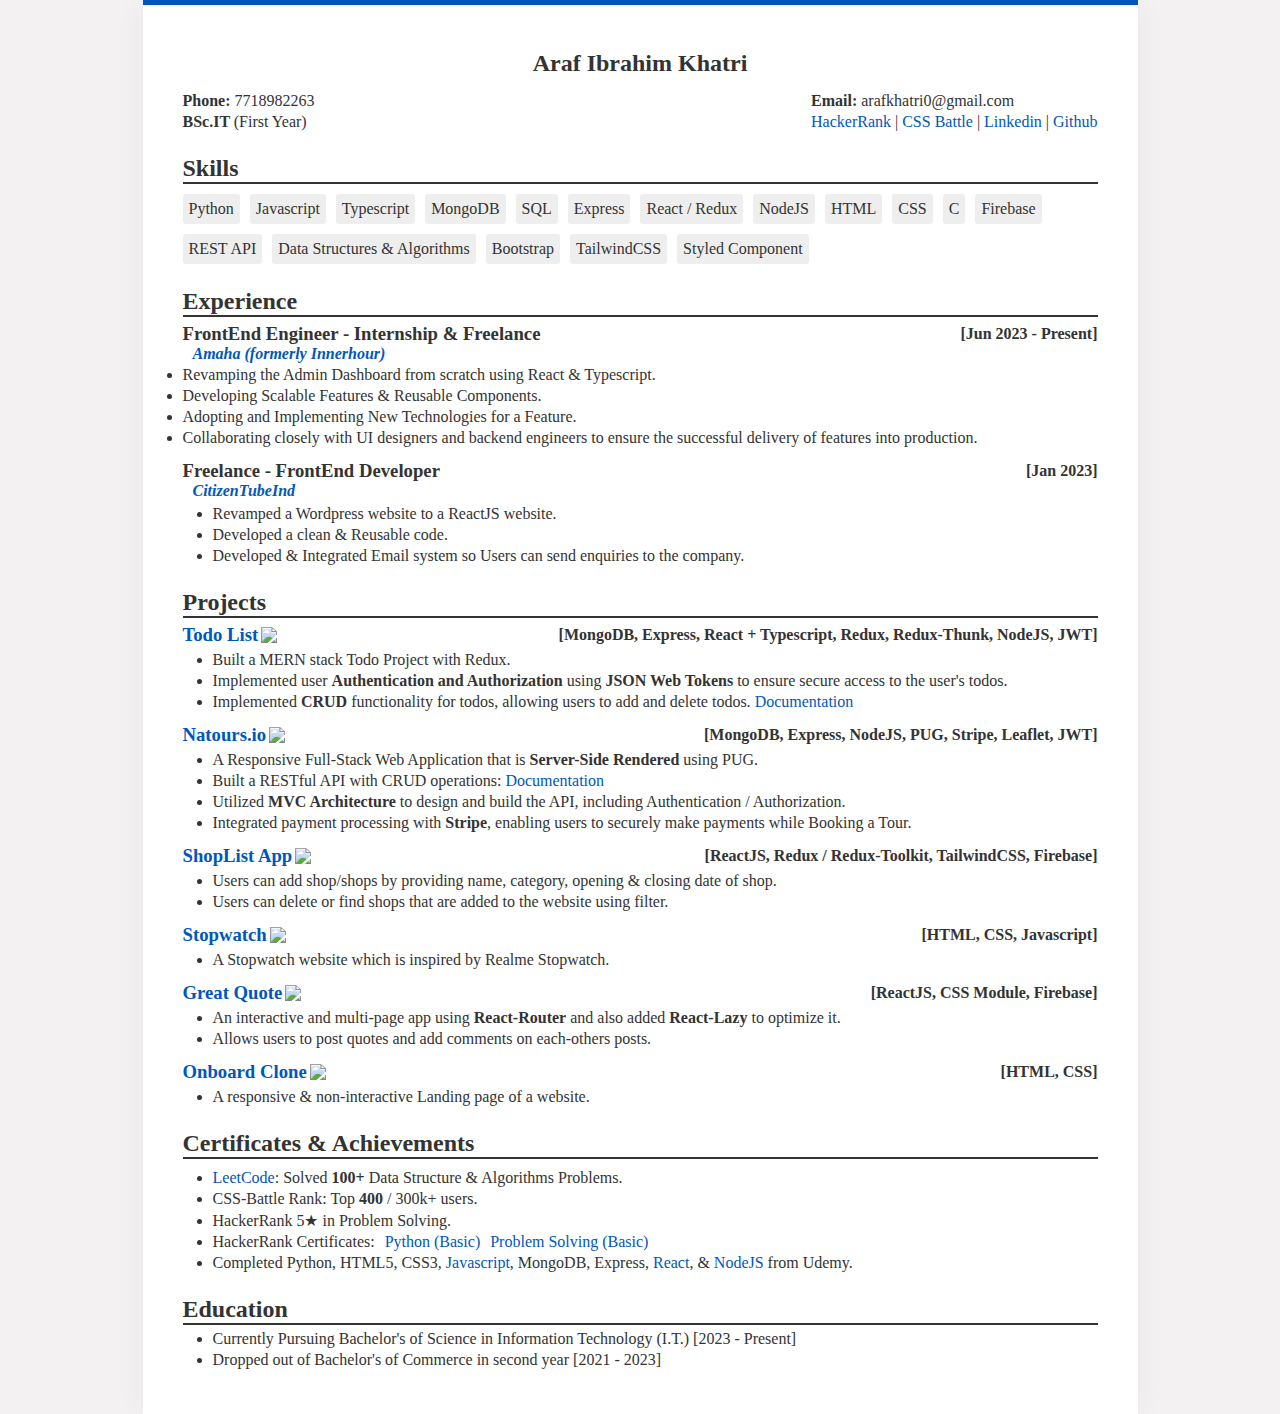
==== index.html @ 066927a6 "UPDATE: Add clear description on Amaha Experience - Add new Skill: Styled components" ====
<!DOCTYPE html>
<html lang="en">
  <head>
    <meta charset="UTF-8" />
    <meta http-equiv="X-UA-Compatible" content="IE=edge" />
    <meta name="viewport" content="width=device-width, initial-scale=1.0" />
    <link rel="stylesheet" href="style.css" />
    <title>Araf Khatri Resume</title>
  </head>
  <body>
    <div id="paper">
      <div id="intro">
        <h2 id="name">Araf Ibrahim Khatri</h2>
        <div class="flex main">
          <div class="flex col">
            <h4>Phone: <span>7718982263</span></h4>
            <h4>BSc.IT <span>(First Year)</span></h4>
          </div>
          <div class="flex col">
            <h4>Email: <span>arafkhatri0@gmail.com</span></h4>
            <span>
              <a href="https://www.hackerrank.com/akplayz01" target="_blank"
                >HackerRank</a
              >
              <span>|</span>
              <a href="https://cssbattle.dev/player/araf_k" target="_blank"
                >CSS Battle</a
              >
              <span>|</span>
              <a
                href="https://www.linkedin.com/in/araf-khatri-9819851b4/"
                target="_blank"
                >Linkedin</a
              >
              <span>|</span>
              <a href="https://github.com/Araf-Khatri" target="_blank"
                >Github</a
              >
            </span>
          </div>
        </div>
      </div>

      <div id="skills" class="section">
        <h2>Skills</h2>
        <div class="flex">
          <div><span>Python</span></div>
          <div><span>Javascript</span></div>
          <div><span>Typescript</span></div>
          <div><span>MongoDB</span></div>
          <div><span>SQL</span></div>
          <div><span>Express</span></div>
          <div><span>React / Redux</span></div>
          <div><span>NodeJS</span></div>
          <div><span>HTML</span></div>
          <div><span>CSS</span></div>
          <div><span>C</span></div>
          <div><span>Firebase</span></div>
          <div><span>REST API</span></div>
          <div><span>Data Structures & Algorithms</span></div>
          <div><span>Bootstrap</span></div>
          <div><span>TailwindCSS</span></div>
          <div><span>Styled Component</span></div>
        </div>
      </div>

      <div id="Experience" class="section">
        <h2>Experience</h2>

        <!-- <div class="experience project">
          <div class="experience-flex">
            <h3>FrontEnd Engineer</h3>
            <h4>[Sept 2023 - Present]</h4>
          </div>
          <h4><i> Amaha (formerly Innerhour) </i></h4>
          <ul>
            <li>Revamping Admin Dashboard from Angular v1 to React.</li>
            <li>
              Using Typescript, Metronic-v8 & Bootstrap from scratch to build
              Frontend Admin Interface.
            </li>
            <li>Working Closely with Designer & Backend Team.</li>
          </ul>
        </div> -->

        <div class="experience project">
          <div class="experience-flex">
            <h3>FrontEnd Engineer - Internship & Freelance</h3>
            <h4>[Jun 2023 - Present]</h4>
          </div>
          <h4><i> Amaha (formerly Innerhour) </i></h4>
            <li>Revamping the Admin Dashboard from scratch using React & Typescript.</li>
            <li>Developing Scalable Features & Reusable Components.</li>
            <li>Adopting and Implementing New Technologies for a Feature.</li>
            <li>
              Collaborating closely with UI designers and backend engineers to ensure the successful delivery of features into production.

            </li>
          </ul>
        </div>

        <div class="experience project">
          <div class="experience-flex">
            <h3>Freelance - FrontEnd Developer</h3>
            <h4>[Jan 2023]</h4>
          </div>
          <h4><i> CitizenTubeInd </i></h4>
          <ul>
            <li>Revamped a Wordpress website to a ReactJS website.</li>
            <li>Developed a clean & Reusable code.</li>
            <li>
              Developed & Integrated Email system so Users can send enquiries to
              the company.
            </li>
          </ul>
        </div>
      </div>

      <div id="projects" class="section">
        <h2>Projects</h2>

        <div class="project">
          <h3 class="name">
            <a target="_blank" href="https://todo-list-araf.netlify.app/">
              <div class="flex center">
                <p>Todo List</p>
                <img class="svg" src="link.svg" />
                <p class="stack">
                  [MongoDB, Express, React + Typescript, Redux, Redux-Thunk,
                  NodeJS, JWT]
                </p>
              </div></a
            >
          </h3>
          <ul>
            <li>Built a MERN stack Todo Project with Redux.</li>
            <li>
              Implemented user
              <span class="bold"> Authentication and Authorization </span>
              using
              <span class="bold"> JSON Web Tokens </span>
              to ensure secure access to the user's todos.
            </li>
            <li>
              Implemented <span class="bold">CRUD</span> functionality for
              todos, allowing users to add and delete todos.
              <a
                href="https://documenter.getpostman.com/view/23240552/2s93m7VLpb"
                target="_blank"
                >Documentation</a
              >
            </li>
          </ul>
        </div>

        <div class="project">
          <h3 class="name">
            <a target="_blank" href="https://natours-gwhk.onrender.com/">
              <div class="flex center">
                <p>Natours.io</p>
                <img class="svg" src="link.svg" />
                <p class="stack">
                  [MongoDB, Express, NodeJS, PUG, Stripe, Leaflet, JWT]
                </p>
              </div></a
            >
          </h3>
          <ul>
            <li>
              A Responsive Full-Stack Web Application that is
              <span class="bold">Server-Side Rendered</span> using PUG.
            </li>
            <li>
              Built a RESTful API with CRUD operations:
              <a
                href="https://documenter.getpostman.com/view/23240552/2s8YzXvfuB"
                target="_blank"
                >Documentation</a
              >
            </li>
            <!-- <li>Every Tour has a Tourists & Guides.</li> -->
            <li>
              Utilized <span class="bold">MVC Architecture</span> to design and
              build the API, including Authentication / Authorization.
            </li>
            <li>
              Integrated payment processing with
              <span class="bold">Stripe</span>, enabling users to securely make
              payments while Booking a Tour.
            </li>
          </ul>
        </div>
        <div class="project">
          <h3 class="name">
            <a target="_blank" href="https://shoplist-app-araf.netlify.app/">
              <div class="flex center">
                <p>ShopList App</p>
                <img class="svg" src="link.svg" />
                <p class="stack">
                  [ReactJS, Redux / Redux-Toolkit, TailwindCSS, Firebase]
                </p>
              </div></a
            >
          </h3>
          <ul>
            <!-- <li>
              Built a Full-stack website using
              <span class="bold">ReactJS</span>,
              <span class="bold">Redux</span>,
              <span class="bold">TailwindCSS</span> &
              <span class="bold">Firebase</span>.
            </li> -->
            <li>
              Users can add shop/shops by providing name, category, opening &
              closing date of shop.
            </li>
            <li>
              Users can delete or find shops that are added to the website using
              filter.
            </li>
          </ul>
        </div>

        <div class="project">
          <h3 class="name">
            <a href="https://stopwatchbyaraf.netlify.app/" target="_blank">
              <div class="flex center">
                <p>Stopwatch</p>
                <img class="svg" src="link.svg" />
                <p class="stack">[HTML, CSS, Javascript]</p>
              </div>
            </a>
          </h3>
          <ul>
            <li>A Stopwatch website which is inspired by Realme Stopwatch.</li>
            <!-- <li>
              Built using
              <span class="bold"> HTML </span>
              ,
              <span class="bold"> CSS </span>&
              <span class="bold"> Javascript</span>.
            </li> -->
          </ul>
        </div>
        <div class="project">
          <h3 class="name">
            <a
              href="https://great-quote-app-by-araf.netlify.app/"
              target="_blank"
            >
              <div class="flex center">
                <p>Great Quote</p>
                <img class="svg" src="link.svg" />
                <p class="stack">[ReactJS, CSS Module, Firebase]</p>
              </div>
            </a>
          </h3>

          <ul>
            <!-- <li>
              A Full-Stack Web app using <span class="bold">ReactJS</span> &
              <span class="bold">Firebase</span>.
            </li> -->
            <li>
              An interactive and multi-page app using
              <span class="bold">React-Router</span> and also added
              <span class="bold">React-Lazy</span> to optimize it.
            </li>
            <li>
              Allows users to post quotes and add comments on each-others posts.
            </li>
          </ul>
        </div>

        <div class="project">
          <h3 class="name">
            <a
              target="_blank"
              href="https://onboard-clone-by-araf.netlify.app/"
            >
              <div class="flex center">
                <p>Onboard Clone</p>
                <img class="svg" src="link.svg" />
                <p class="stack">[HTML, CSS]</p>
              </div>
            </a>
          </h3>
          <ul>
            <li>A responsive & non-interactive Landing page of a website.</li>
          </ul>
        </div>
      </div>

      <div class="certificates-achievements section">
        <h2>Certificates & Achievements</h2>
        <ul class="all">
          <li class="css-battle">
            <a href="https://leetcode.com/Araf_k/" target="_blank">LeetCode</a>:
            Solved <span class="bold">100+</span> Data Structure & Algorithms
            Problems.
          </li>
          <li class="css-battle">
            CSS-Battle Rank: Top <span class="bold">400</span> / 300k+ users.
          </li>
          <li class="hackerrank">HackerRank 5&starf; in Problem Solving.</li>
          <li class="hackerrank">
            <div>
              <p>HackerRank Certificates:</p>
              <a
                target="_blank"
                href="https://www.hackerrank.com/certificates/e7f0792cf3dd"
                >Python (Basic)</a
              >
              <a
                target="_blank"
                href="https://www.hackerrank.com/certificates/c767620ffe92"
                >Problem Solving (Basic)</a
              >
            </div>
          </li>
          <li>
            Completed Python, HTML5, CSS3,
            <a
              href="https://www.udemy.com/certificate/UC-e68d511c-c6fd-4b01-83a7-afcfb51ff2a8/"
              target="_blank"
              >Javascript</a
            >, MongoDB, Express,
            <a
              href="https://www.udemy.com/certificate/UC-60b3edb5-8682-48be-b90e-171e9b18ae49/"
              target="_blank"
              >React</a
            >, &
            <a
              href="https://www.udemy.com/certificate/UC-768c34e1-c207-4238-9ecf-59c640f23056/"
              target="_blank"
              >NodeJS</a
            >
            from Udemy.
          </li>
        </ul>
      </div>

      <div class="Education section">
        <h2>Education</h2>
        <ul>
          <li>
            Currently Pursuing Bachelor's of Science in Information Technology
            (I.T.) [2023 - Present]
          </li>
          <li>
            Dropped out of Bachelor's of Commerce in second year [2021 - 2023]
          </li>
        </ul>
      </div>
    </div>
  </body>
</html>
---- style.css ----
:root {
  --ResumeLinks:#0057bb;
  --skillsBG: #eee;
}

* {
  margin: 0;
}

html {
  font-size: 62.5%;
}

body {
  /* font-family: sans-serif; */
  /* border-top: 5px solid var(--ResumeLinks); */
  height: 100vh;
  color: #333;
  display: grid;
  place-items: center;
  background: #f3f1f1;
  font-size: 1.6rem;
}
a, 
a:active,
a:hover,
a:link,
a:visited,i {
  text-decoration: none;
  color: var(--ResumeLinks);
}


.bold {
  font-weight: 600;
}

h2 {
  border-bottom: 2px solid;
  /* text-decoration: underline; */
  /* border-bottom: 1px solid ; */
}
.stack {
  color: #333;
  margin-left: auto;
  font-size: 1.6rem;
}
#paper {
  border-top: 5px solid var(--ResumeLinks);
  /* font-size: 16px; */
  width: 995px;
  /* height: 100%; */
  /* height: 100vh; */
  /* aspect-ratio: 1/ 1.4142; */
  background: #fff;
  box-shadow: 0px 0px 30px rgba(0, 0, 0, 0.048);
  padding: 45px 40px;
  box-sizing: border-box;
  /* overflow-y: scroll; */
  /* overflow: hidden; */
}

#name {
  text-align: center;
  border: none;
  text-decoration: none;
}

.experience h4 {
  padding-left: 10px;
}

.experience-flex {
  display: flex;
  align-items: center;
  justify-content: space-between;
}

.flex {
  display: flex;
}
.center {
  align-items: center;
  gap: 3px;
}

.flex.main {
  margin-top: 15px;
  justify-content: space-between;
}

.col {
  flex-direction: column;
  gap: 3px;
}

span {
  font-weight: 400;
}

.section {
  margin-top: 2.4rem;
  width: 100%;
}

#skills .flex {
  margin-top: 1rem;
  gap: 1rem;
  /* justify-content: space-around; */
  flex-wrap: wrap;
}

#skills .flex div {
  padding: 6px;
  border-radius: 3px;
  background: var(--skillsBG);
}

.project {
  margin-top: 6px;
  margin-bottom: 1.3rem;
}
ul {
  margin: 2px 0 0 10px;
  padding-inline-start: 20px;
  /* text-indent: 5px; */
}
ul li:first-child {
  margin-top: 5px;
}

.all {
  margin-top: 1rem;
}
li {
  margin-top: 3px;
}

.hackerrank div {
  display: flex;
  gap: 1rem;
}

/* scrollbar width */
::-webkit-scrollbar {
  width: 0px;
}
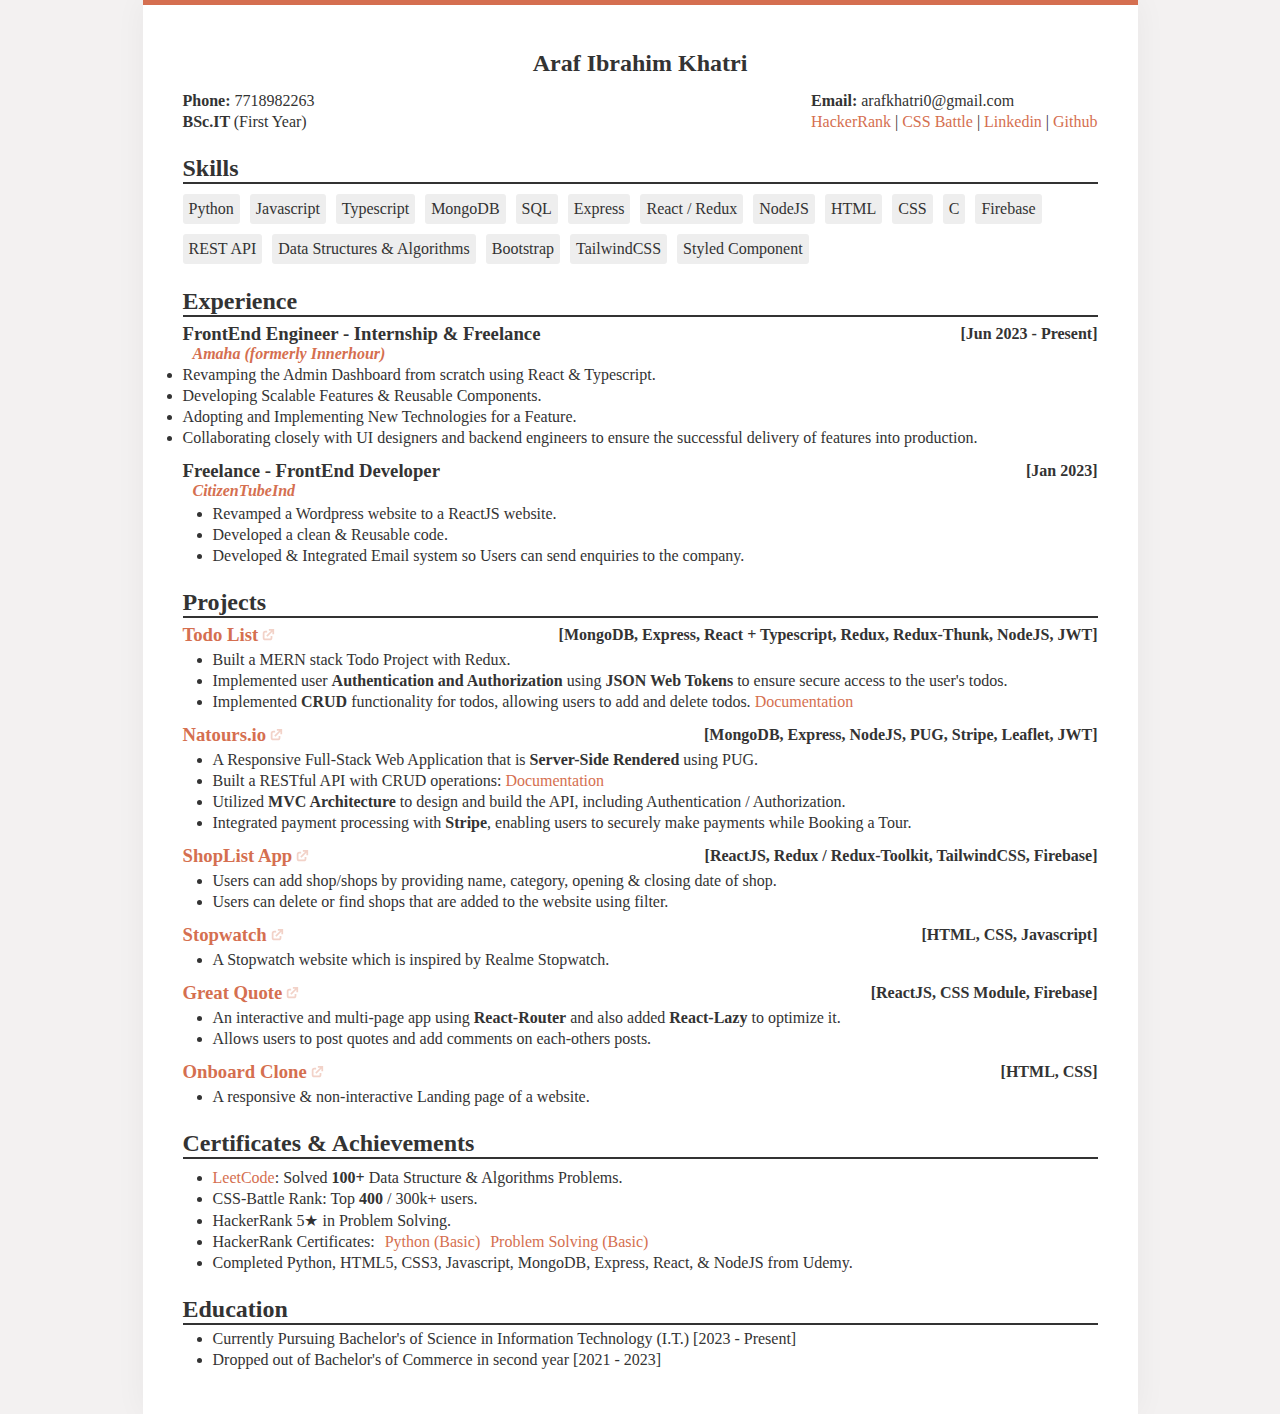
==== commit e65a9fdf: "remove links and added new primary color on resume" ====
--- a/index.html
+++ b/index.html
@@ -319,23 +319,7 @@
             </div>
           </li>
           <li>
-            Completed Python, HTML5, CSS3,
-            <a
-              href="https://www.udemy.com/certificate/UC-e68d511c-c6fd-4b01-83a7-afcfb51ff2a8/"
-              target="_blank"
-              >Javascript</a
-            >, MongoDB, Express,
-            <a
-              href="https://www.udemy.com/certificate/UC-60b3edb5-8682-48be-b90e-171e9b18ae49/"
-              target="_blank"
-              >React</a
-            >, &
-            <a
-              href="https://www.udemy.com/certificate/UC-768c34e1-c207-4238-9ecf-59c640f23056/"
-              target="_blank"
-              >NodeJS</a
-            >
-            from Udemy.
+            Completed Python, HTML5, CSS3, Javascript, MongoDB, Express, React, & NodeJS from Udemy.
           </li>
         </ul>
       </div>
--- a/style.css
+++ b/style.css
@@ -1,5 +1,5 @@
 :root {
-  --ResumeLinks:#0057bb;
+  --ResumeLinks:#d56f50;
   --skillsBG: #eee;
 }
 
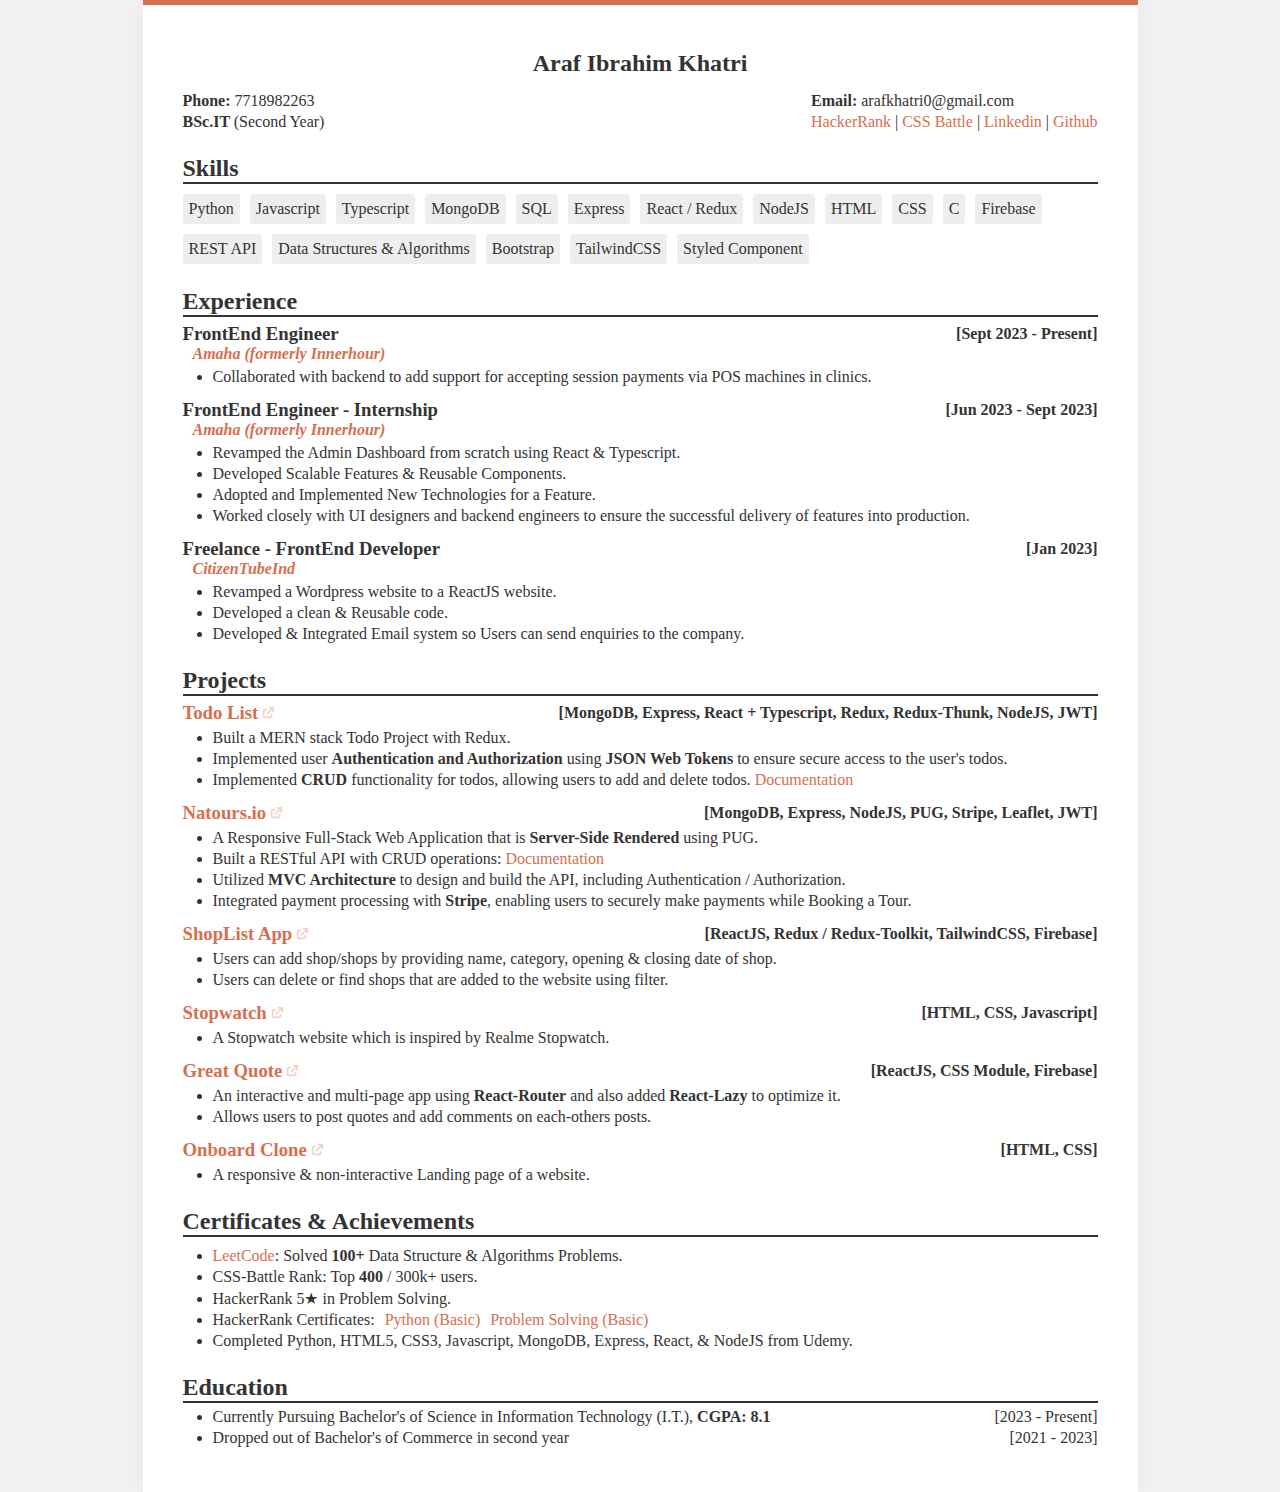
==== commit 09e50ac6: "create new experience entry" ====
--- a/index.html
+++ b/index.html
@@ -14,7 +14,7 @@
         <div class="flex main">
           <div class="flex col">
             <h4>Phone: <span>7718982263</span></h4>
-            <h4>BSc.IT <span>(First Year)</span></h4>
+            <h4>BSc.IT <span>(Second Year)</span></h4>
           </div>
           <div class="flex col">
             <h4>Email: <span>arafkhatri0@gmail.com</span></h4>
@@ -85,16 +85,34 @@
 
         <div class="experience project">
           <div class="experience-flex">
-            <h3>FrontEnd Engineer - Internship & Freelance</h3>
-            <h4>[Jun 2023 - Present]</h4>
+            <h3>FrontEnd Engineer</h3>
+            <h4>[Sept 2023 - Present]</h4>
           </div>
           <h4><i> Amaha (formerly Innerhour) </i></h4>
-            <li>Revamping the Admin Dashboard from scratch using React & Typescript.</li>
-            <li>Developing Scalable Features & Reusable Components.</li>
-            <li>Adopting and Implementing New Technologies for a Feature.</li>
-            <li>
-              Collaborating closely with UI designers and backend engineers to ensure the successful delivery of features into production.
-
+          <ul>
+            <li>
+              Collaborated with backend to add support for accepting
+              session payments via POS machines in clinics.
+            </li>
+          </ul>
+        </div>
+
+        <div class="experience project">
+          <div class="experience-flex">
+            <h3>FrontEnd Engineer - Internship</h3>
+            <h4>[Jun 2023 - Sept 2023]</h4>
+          </div>
+          <h4><i> Amaha (formerly Innerhour) </i></h4>
+          <ul>
+            <li>
+              Revamped the Admin Dashboard from scratch using React &
+              Typescript.
+            </li>
+            <li>Developed Scalable Features & Reusable Components.</li>
+            <li>Adopted and Implemented New Technologies for a Feature.</li>
+            <li>
+              Worked closely with UI designers and backend engineers to ensure
+              the successful delivery of features into production.
             </li>
           </ul>
         </div>
@@ -319,7 +337,8 @@
             </div>
           </li>
           <li>
-            Completed Python, HTML5, CSS3, Javascript, MongoDB, Express, React, & NodeJS from Udemy.
+            Completed Python, HTML5, CSS3, Javascript, MongoDB, Express, React,
+            & NodeJS from Udemy.
           </li>
         </ul>
       </div>
@@ -328,11 +347,21 @@
         <h2>Education</h2>
         <ul>
           <li>
-            Currently Pursuing Bachelor's of Science in Information Technology
-            (I.T.) [2023 - Present]
+            <div class="education-section">
+              <span>
+                Currently Pursuing Bachelor's of Science in Information
+                Technology (I.T.), <b>CGPA: 8.1</b>
+              </span>
+              <span> [2023 - Present] </span>
+            </div>
           </li>
           <li>
-            Dropped out of Bachelor's of Commerce in second year [2021 - 2023]
+            <div class="education-section">
+              <span>
+                Dropped out of Bachelor's of Commerce in second year
+              </span>
+              <span> [2021 - 2023] </span>
+            </div>
           </li>
         </ul>
       </div>
--- a/style.css
+++ b/style.css
@@ -1,5 +1,5 @@
 :root {
-  --ResumeLinks:#d56f50;
+  --ResumeLinks: #d56f50;
   --skillsBG: #eee;
 }
 
@@ -21,15 +21,15 @@
   background: #f3f1f1;
   font-size: 1.6rem;
 }
-a, 
+a,
 a:active,
 a:hover,
 a:link,
-a:visited,i {
+a:visited,
+i {
   text-decoration: none;
   color: var(--ResumeLinks);
 }
-
 
 .bold {
   font-weight: 600;
@@ -141,7 +141,17 @@
   gap: 1rem;
 }
 
+.education-section {
+  display: flex;
+  justify-content: space-between;
+  align-items: center;
+}
+
+.education span {
+  display: block;
+}
+
 /* scrollbar width */
 ::-webkit-scrollbar {
   width: 0px;
-}+}
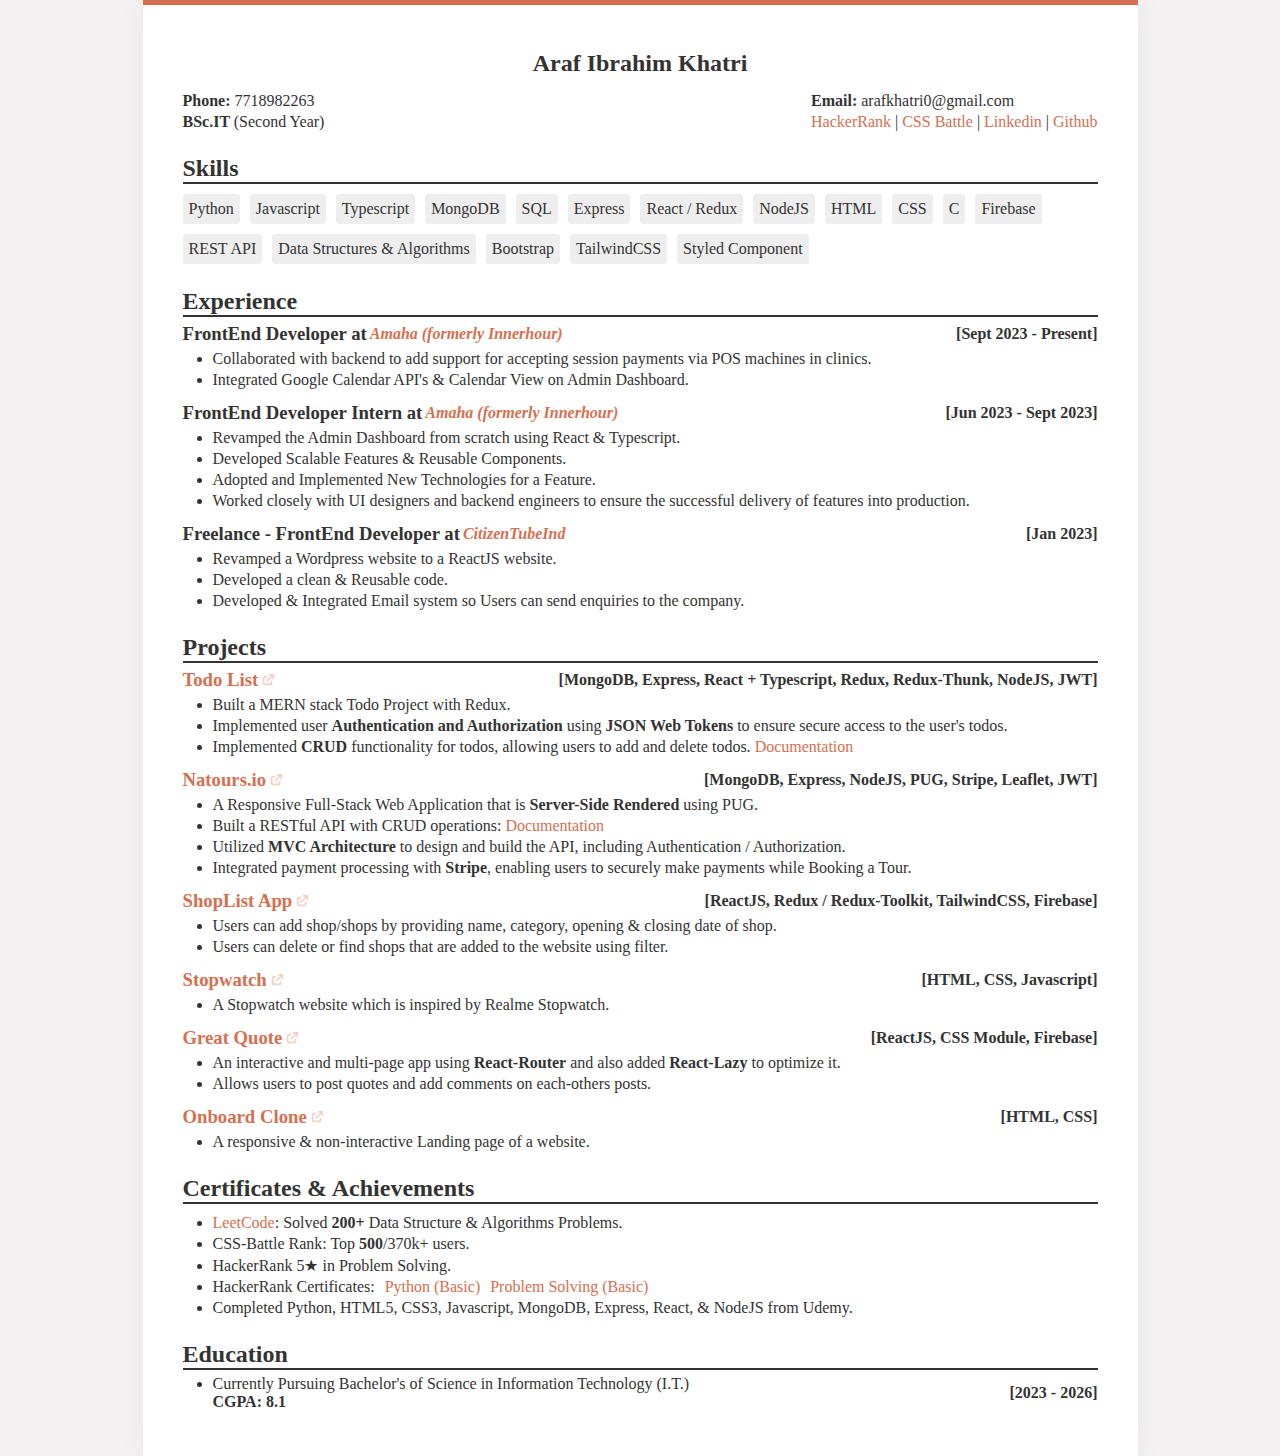
==== commit ea4644b9: "update resume" ====
--- a/index.html
+++ b/index.html
@@ -85,24 +85,32 @@
 
         <div class="experience project">
           <div class="experience-flex">
-            <h3>FrontEnd Engineer</h3>
+            <div class="flex center gap-3px">
+              <h3>FrontEnd Developer at</h3>
+              <h4><i> Amaha (formerly Innerhour) </i></h4>
+            </div>
             <h4>[Sept 2023 - Present]</h4>
           </div>
-          <h4><i> Amaha (formerly Innerhour) </i></h4>
-          <ul>
-            <li>
-              Collaborated with backend to add support for accepting
-              session payments via POS machines in clinics.
+          <ul>
+            <li>
+              Collaborated with backend to add support for accepting session
+              payments via POS machines in clinics.
+            </li>
+            <li>
+              Integrated Google Calendar API's & Calendar View on Admin
+              Dashboard.
             </li>
           </ul>
         </div>
 
         <div class="experience project">
           <div class="experience-flex">
-            <h3>FrontEnd Engineer - Internship</h3>
+            <div class="flex center gap-3px">
+              <h3>FrontEnd Developer Intern at</h3>
+              <h4><i> Amaha (formerly Innerhour) </i></h4>
+            </div>
             <h4>[Jun 2023 - Sept 2023]</h4>
           </div>
-          <h4><i> Amaha (formerly Innerhour) </i></h4>
           <ul>
             <li>
               Revamped the Admin Dashboard from scratch using React &
@@ -119,10 +127,12 @@
 
         <div class="experience project">
           <div class="experience-flex">
-            <h3>Freelance - FrontEnd Developer</h3>
+            <div class="flex center gap-3px">
+              <h3>Freelance - FrontEnd Developer at</h3>
+              <h4><i> CitizenTubeInd </i></h4>
+            </div>
             <h4>[Jan 2023]</h4>
           </div>
-          <h4><i> CitizenTubeInd </i></h4>
           <ul>
             <li>Revamped a Wordpress website to a ReactJS website.</li>
             <li>Developed a clean & Reusable code.</li>
@@ -140,7 +150,7 @@
         <div class="project">
           <h3 class="name">
             <a target="_blank" href="https://todo-list-araf.netlify.app/">
-              <div class="flex center">
+              <div class="flex center gap-3px">
                 <p>Todo List</p>
                 <img class="svg" src="link.svg" />
                 <p class="stack">
@@ -174,7 +184,7 @@
         <div class="project">
           <h3 class="name">
             <a target="_blank" href="https://natours-gwhk.onrender.com/">
-              <div class="flex center">
+              <div class="flex center gap-3px">
                 <p>Natours.io</p>
                 <img class="svg" src="link.svg" />
                 <p class="stack">
@@ -211,7 +221,7 @@
         <div class="project">
           <h3 class="name">
             <a target="_blank" href="https://shoplist-app-araf.netlify.app/">
-              <div class="flex center">
+              <div class="flex center gap-3px">
                 <p>ShopList App</p>
                 <img class="svg" src="link.svg" />
                 <p class="stack">
@@ -242,7 +252,7 @@
         <div class="project">
           <h3 class="name">
             <a href="https://stopwatchbyaraf.netlify.app/" target="_blank">
-              <div class="flex center">
+              <div class="flex center gap-3px">
                 <p>Stopwatch</p>
                 <img class="svg" src="link.svg" />
                 <p class="stack">[HTML, CSS, Javascript]</p>
@@ -266,7 +276,7 @@
               href="https://great-quote-app-by-araf.netlify.app/"
               target="_blank"
             >
-              <div class="flex center">
+              <div class="flex center gap-3px">
                 <p>Great Quote</p>
                 <img class="svg" src="link.svg" />
                 <p class="stack">[ReactJS, CSS Module, Firebase]</p>
@@ -296,7 +306,7 @@
               target="_blank"
               href="https://onboard-clone-by-araf.netlify.app/"
             >
-              <div class="flex center">
+              <div class="flex center gap-3px">
                 <p>Onboard Clone</p>
                 <img class="svg" src="link.svg" />
                 <p class="stack">[HTML, CSS]</p>
@@ -314,11 +324,11 @@
         <ul class="all">
           <li class="css-battle">
             <a href="https://leetcode.com/Araf_k/" target="_blank">LeetCode</a>:
-            Solved <span class="bold">100+</span> Data Structure & Algorithms
+            Solved <span class="bold">200+</span> Data Structure & Algorithms
             Problems.
           </li>
           <li class="css-battle">
-            CSS-Battle Rank: Top <span class="bold">400</span> / 300k+ users.
+            CSS-Battle Rank: Top <span class="bold">500</span>/370k+ users.
           </li>
           <li class="hackerrank">HackerRank 5&starf; in Problem Solving.</li>
           <li class="hackerrank">
@@ -350,17 +360,10 @@
             <div class="education-section">
               <span>
                 Currently Pursuing Bachelor's of Science in Information
-                Technology (I.T.), <b>CGPA: 8.1</b>
+                Technology (I.T.)
+                <h4>CGPA: 8.1</h4>
               </span>
-              <span> [2023 - Present] </span>
-            </div>
-          </li>
-          <li>
-            <div class="education-section">
-              <span>
-                Dropped out of Bachelor's of Commerce in second year
-              </span>
-              <span> [2021 - 2023] </span>
+              <span><b> [2023 - 2026] </b> </span>
             </div>
           </li>
         </ul>
--- a/style.css
+++ b/style.css
@@ -66,10 +66,6 @@
   text-decoration: none;
 }
 
-.experience h4 {
-  padding-left: 10px;
-}
-
 .experience-flex {
   display: flex;
   align-items: center;
@@ -79,8 +75,11 @@
 .flex {
   display: flex;
 }
+
 .center {
   align-items: center;
+}
+.gap-3px {
   gap: 3px;
 }
 
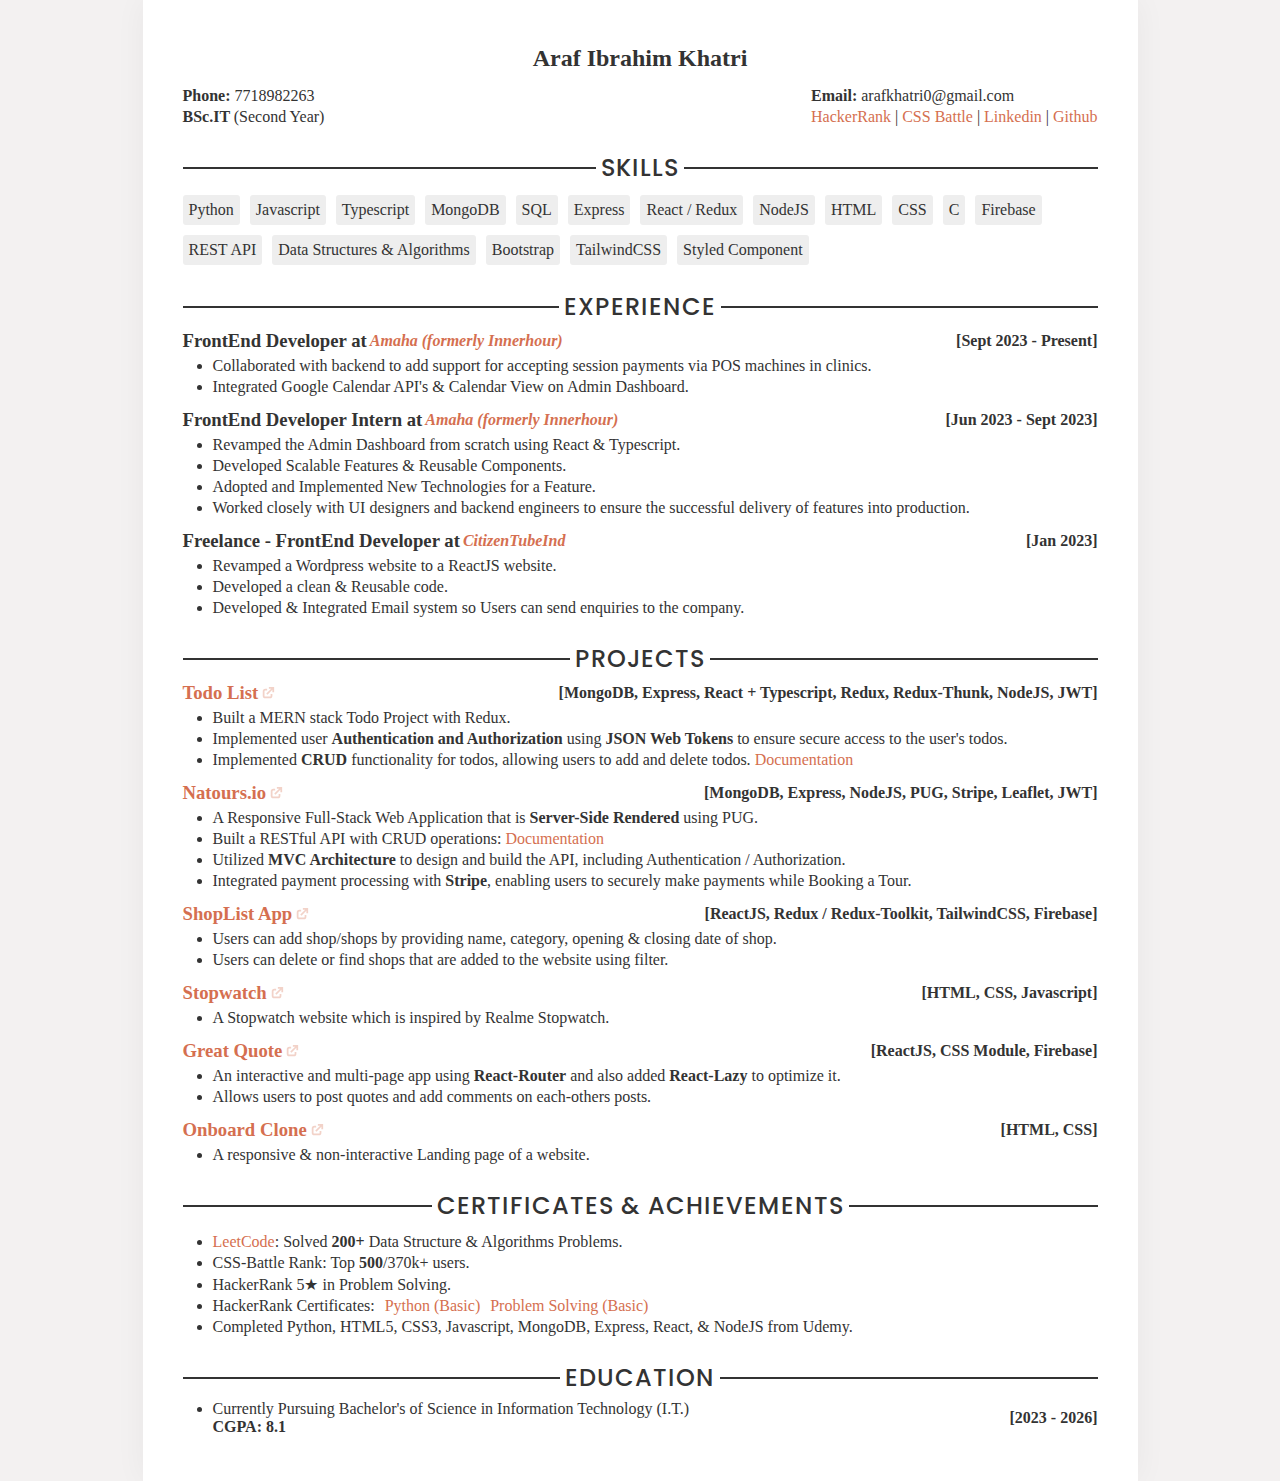
==== commit 20a5e2a0: "new heading ui" ====
--- a/index.html
+++ b/index.html
@@ -4,6 +4,12 @@
     <meta charset="UTF-8" />
     <meta http-equiv="X-UA-Compatible" content="IE=edge" />
     <meta name="viewport" content="width=device-width, initial-scale=1.0" />
+    <link rel="preconnect" href="https://fonts.googleapis.com" />
+    <link rel="preconnect" href="https://fonts.gstatic.com" crossorigin />
+    <link
+      href="https://fonts.googleapis.com/css2?family=Poppins:ital,wght@0,100;0,200;0,300;0,400;0,500;0,600;0,700;0,800;0,900;1,100;1,200;1,300;1,400;1,500;1,600;1,700;1,800;1,900&display=swap"
+      rel="stylesheet"
+    />
     <link rel="stylesheet" href="style.css" />
     <title>Araf Khatri Resume</title>
   </head>
@@ -40,9 +46,12 @@
           </div>
         </div>
       </div>
-
       <div id="skills" class="section">
-        <h2>Skills</h2>
+        <div class="section-heading-section">
+          <div class="section-separator"></div>
+          <p class="section-heading">Skills</p>
+          <div class="section-separator"></div>
+        </div>
         <div class="flex">
           <div><span>Python</span></div>
           <div><span>Javascript</span></div>
@@ -65,7 +74,11 @@
       </div>
 
       <div id="Experience" class="section">
-        <h2>Experience</h2>
+        <div class="section-heading-section">
+          <div class="section-separator"></div>
+          <p class="section-heading">Experience</p>
+          <div class="section-separator"></div>
+        </div>
 
         <!-- <div class="experience project">
           <div class="experience-flex">
@@ -145,7 +158,11 @@
       </div>
 
       <div id="projects" class="section">
-        <h2>Projects</h2>
+        <div class="section-heading-section">
+          <div class="section-separator"></div>
+          <p class="section-heading">Projects</p>
+          <div class="section-separator"></div>
+        </div>
 
         <div class="project">
           <h3 class="name">
@@ -320,7 +337,12 @@
       </div>
 
       <div class="certificates-achievements section">
-        <h2>Certificates & Achievements</h2>
+        <div class="section-heading-section">
+          <div class="section-separator"></div>
+          <p class="section-heading">Certificates & Achievements</p>
+          <div class="section-separator"></div>
+        </div>
+
         <ul class="all">
           <li class="css-battle">
             <a href="https://leetcode.com/Araf_k/" target="_blank">LeetCode</a>:
@@ -354,7 +376,11 @@
       </div>
 
       <div class="Education section">
-        <h2>Education</h2>
+        <div class="section-heading-section">
+          <div class="section-separator"></div>
+          <p class="section-heading">Education</p>
+          <div class="section-separator"></div>
+        </div>
         <ul>
           <li>
             <div class="education-section">
--- a/style.css
+++ b/style.css
@@ -36,17 +36,39 @@
 }
 
 h2 {
-  border-bottom: 2px solid;
+  /* border-bottom: 2px solid; */
   /* text-decoration: underline; */
   /* border-bottom: 1px solid ; */
 }
+
+.section-heading-section {
+  display: flex;
+  gap: 0.5rem;
+  align-items: center;
+}
+
+.section-heading-section .section-heading {
+  font-family: "Poppins", sans-serif;
+  text-transform: uppercase;
+  font-size: 2.4rem;
+  font-weight: 500;
+  letter-spacing: 1px;
+  text-wrap: nowrap;
+}
+
+.section-separator {
+  width: 100%;
+  height: 2px;
+  background-color: #333;
+}
+
 .stack {
   color: #333;
   margin-left: auto;
   font-size: 1.6rem;
 }
 #paper {
-  border-top: 5px solid var(--ResumeLinks);
+  /* border-top: 5px solid var(--ResumeLinks); */
   /* font-size: 16px; */
   width: 995px;
   /* height: 100%; */
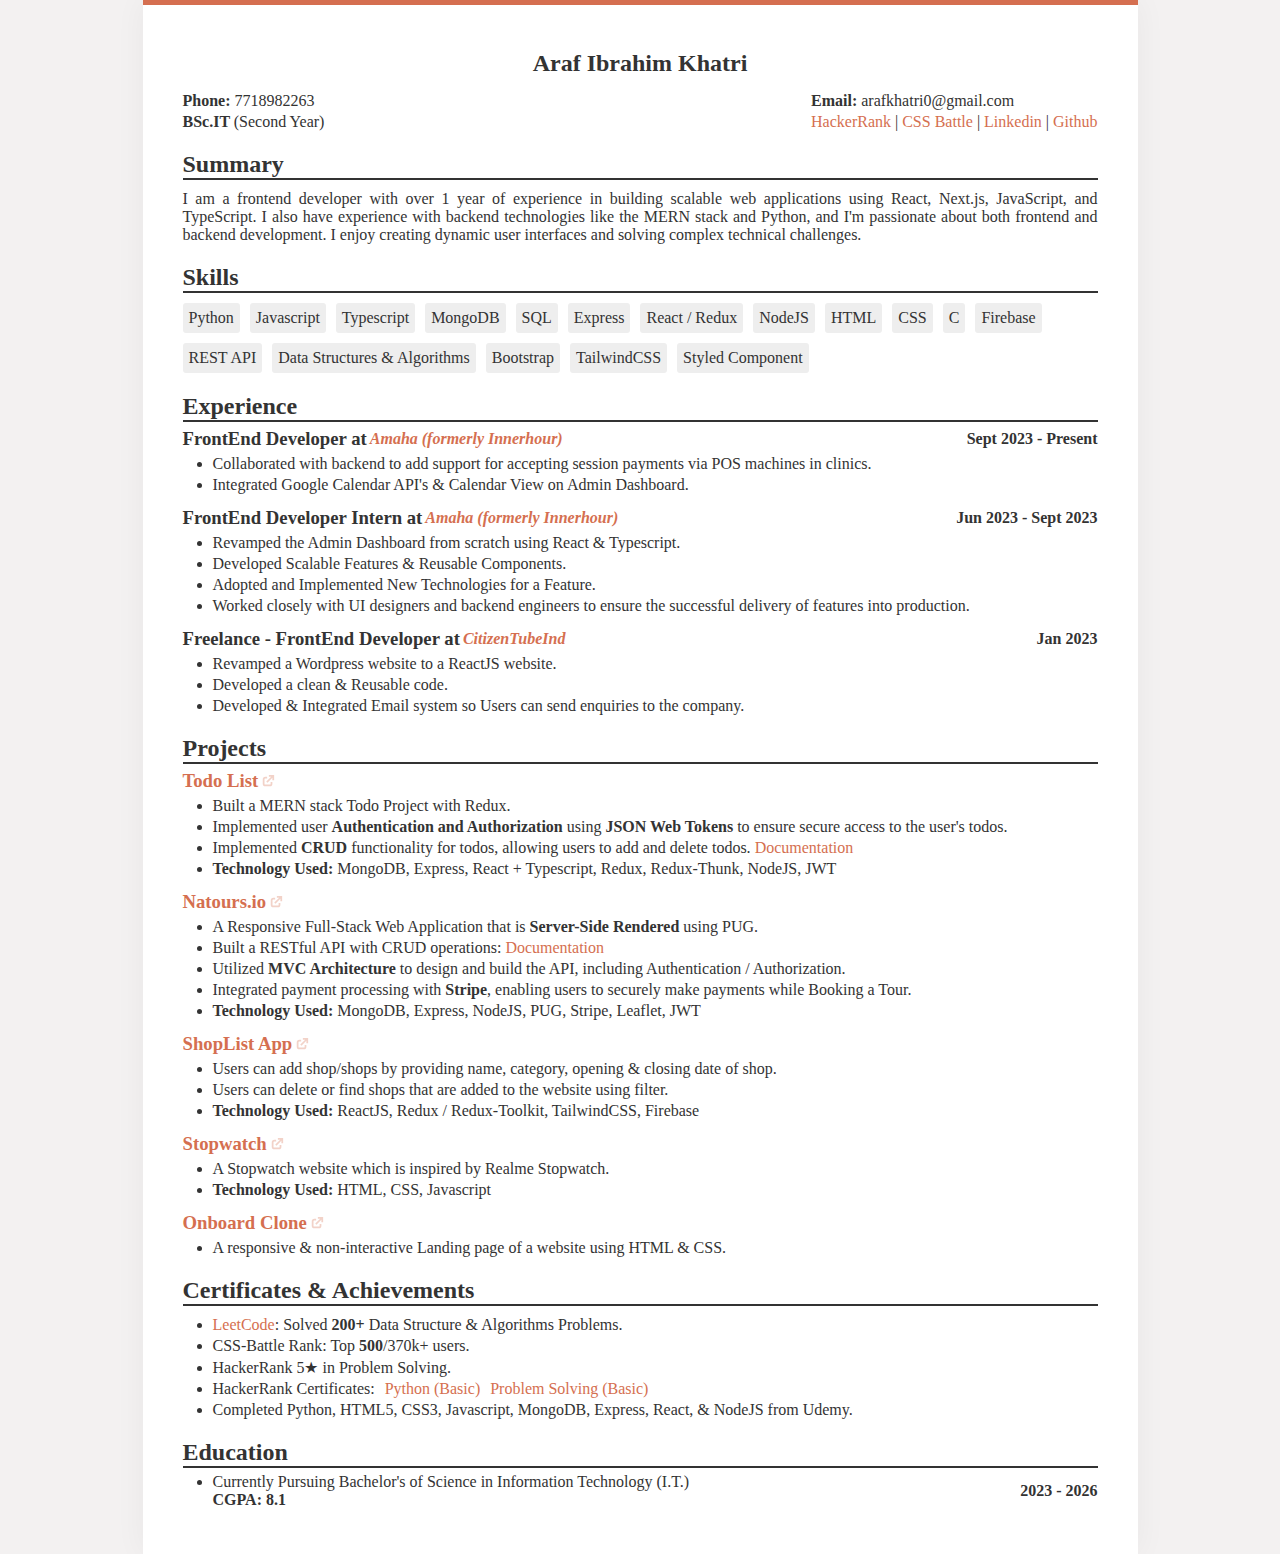
==== commit 137eb584: "update sections" ====
--- a/index.html
+++ b/index.html
@@ -4,12 +4,6 @@
     <meta charset="UTF-8" />
     <meta http-equiv="X-UA-Compatible" content="IE=edge" />
     <meta name="viewport" content="width=device-width, initial-scale=1.0" />
-    <link rel="preconnect" href="https://fonts.googleapis.com" />
-    <link rel="preconnect" href="https://fonts.gstatic.com" crossorigin />
-    <link
-      href="https://fonts.googleapis.com/css2?family=Poppins:ital,wght@0,100;0,200;0,300;0,400;0,500;0,600;0,700;0,800;0,900;1,100;1,200;1,300;1,400;1,500;1,600;1,700;1,800;1,900&display=swap"
-      rel="stylesheet"
-    />
     <link rel="stylesheet" href="style.css" />
     <title>Araf Khatri Resume</title>
   </head>
@@ -46,12 +40,22 @@
           </div>
         </div>
       </div>
+
+      <div id="summary" class="section">
+        <h2>Summary</h2>
+        <div class="flex">
+          <p class="summary-content">
+            I am a frontend developer with over 1 year of experience in building
+            scalable web applications using React, Next.js, JavaScript, and
+            TypeScript. I also have experience with backend technologies like
+            the MERN stack and Python, and I'm passionate about both frontend
+            and backend development. I enjoy creating dynamic user interfaces
+            and solving complex technical challenges.
+          </p>
+        </div>
+      </div>
       <div id="skills" class="section">
-        <div class="section-heading-section">
-          <div class="section-separator"></div>
-          <p class="section-heading">Skills</p>
-          <div class="section-separator"></div>
-        </div>
+        <h2>Skills</h2>
         <div class="flex">
           <div><span>Python</span></div>
           <div><span>Javascript</span></div>
@@ -74,11 +78,7 @@
       </div>
 
       <div id="Experience" class="section">
-        <div class="section-heading-section">
-          <div class="section-separator"></div>
-          <p class="section-heading">Experience</p>
-          <div class="section-separator"></div>
-        </div>
+        <h2>Experience</h2>
 
         <!-- <div class="experience project">
           <div class="experience-flex">
@@ -102,7 +102,7 @@
               <h3>FrontEnd Developer at</h3>
               <h4><i> Amaha (formerly Innerhour) </i></h4>
             </div>
-            <h4>[Sept 2023 - Present]</h4>
+            <h4>Sept 2023 - Present</h4>
           </div>
           <ul>
             <li>
@@ -122,7 +122,7 @@
               <h3>FrontEnd Developer Intern at</h3>
               <h4><i> Amaha (formerly Innerhour) </i></h4>
             </div>
-            <h4>[Jun 2023 - Sept 2023]</h4>
+            <h4>Jun 2023 - Sept 2023</h4>
           </div>
           <ul>
             <li>
@@ -144,7 +144,7 @@
               <h3>Freelance - FrontEnd Developer at</h3>
               <h4><i> CitizenTubeInd </i></h4>
             </div>
-            <h4>[Jan 2023]</h4>
+            <h4>Jan 2023</h4>
           </div>
           <ul>
             <li>Revamped a Wordpress website to a ReactJS website.</li>
@@ -158,24 +158,15 @@
       </div>
 
       <div id="projects" class="section">
-        <div class="section-heading-section">
-          <div class="section-separator"></div>
-          <p class="section-heading">Projects</p>
-          <div class="section-separator"></div>
-        </div>
+        <h2>Projects</h2>
 
         <div class="project">
           <h3 class="name">
             <a target="_blank" href="https://todo-list-araf.netlify.app/">
               <div class="flex center gap-3px">
                 <p>Todo List</p>
-                <img class="svg" src="link.svg" />
-                <p class="stack">
-                  [MongoDB, Express, React + Typescript, Redux, Redux-Thunk,
-                  NodeJS, JWT]
-                </p>
-              </div></a
-            >
+                <img class="svg" src="link.svg" /></div
+            ></a>
           </h3>
           <ul>
             <li>Built a MERN stack Todo Project with Redux.</li>
@@ -195,6 +186,11 @@
                 >Documentation</a
               >
             </li>
+            <li>
+              <span class="bold"> Technology Used: </span>
+              MongoDB, Express, React + Typescript, Redux, Redux-Thunk, NodeJS,
+              JWT
+            </li>
           </ul>
         </div>
 
@@ -203,12 +199,8 @@
             <a target="_blank" href="https://natours-gwhk.onrender.com/">
               <div class="flex center gap-3px">
                 <p>Natours.io</p>
-                <img class="svg" src="link.svg" />
-                <p class="stack">
-                  [MongoDB, Express, NodeJS, PUG, Stripe, Leaflet, JWT]
-                </p>
-              </div></a
-            >
+                <img class="svg" src="link.svg" /></div
+            ></a>
           </h3>
           <ul>
             <li>
@@ -233,6 +225,10 @@
               <span class="bold">Stripe</span>, enabling users to securely make
               payments while Booking a Tour.
             </li>
+            <li>
+              <span class="bold"> Technology Used: </span>
+              MongoDB, Express, NodeJS, PUG, Stripe, Leaflet, JWT
+            </li>
           </ul>
         </div>
         <div class="project">
@@ -240,12 +236,8 @@
             <a target="_blank" href="https://shoplist-app-araf.netlify.app/">
               <div class="flex center gap-3px">
                 <p>ShopList App</p>
-                <img class="svg" src="link.svg" />
-                <p class="stack">
-                  [ReactJS, Redux / Redux-Toolkit, TailwindCSS, Firebase]
-                </p>
-              </div></a
-            >
+                <img class="svg" src="link.svg" /></div
+            ></a>
           </h3>
           <ul>
             <!-- <li>
@@ -263,6 +255,10 @@
               Users can delete or find shops that are added to the website using
               filter.
             </li>
+            <li>
+              <span class="bold"> Technology Used: </span>
+              ReactJS, Redux / Redux-Toolkit, TailwindCSS, Firebase
+            </li>
           </ul>
         </div>
 
@@ -272,12 +268,15 @@
               <div class="flex center gap-3px">
                 <p>Stopwatch</p>
                 <img class="svg" src="link.svg" />
-                <p class="stack">[HTML, CSS, Javascript]</p>
               </div>
             </a>
           </h3>
           <ul>
             <li>A Stopwatch website which is inspired by Realme Stopwatch.</li>
+            <li>
+              <span class="bold"> Technology Used: </span>
+              HTML, CSS, Javascript
+            </li>
             <!-- <li>
               Built using
               <span class="bold"> HTML </span>
@@ -287,35 +286,6 @@
             </li> -->
           </ul>
         </div>
-        <div class="project">
-          <h3 class="name">
-            <a
-              href="https://great-quote-app-by-araf.netlify.app/"
-              target="_blank"
-            >
-              <div class="flex center gap-3px">
-                <p>Great Quote</p>
-                <img class="svg" src="link.svg" />
-                <p class="stack">[ReactJS, CSS Module, Firebase]</p>
-              </div>
-            </a>
-          </h3>
-
-          <ul>
-            <!-- <li>
-              A Full-Stack Web app using <span class="bold">ReactJS</span> &
-              <span class="bold">Firebase</span>.
-            </li> -->
-            <li>
-              An interactive and multi-page app using
-              <span class="bold">React-Router</span> and also added
-              <span class="bold">React-Lazy</span> to optimize it.
-            </li>
-            <li>
-              Allows users to post quotes and add comments on each-others posts.
-            </li>
-          </ul>
-        </div>
 
         <div class="project">
           <h3 class="name">
@@ -326,23 +296,20 @@
               <div class="flex center gap-3px">
                 <p>Onboard Clone</p>
                 <img class="svg" src="link.svg" />
-                <p class="stack">[HTML, CSS]</p>
               </div>
             </a>
           </h3>
           <ul>
-            <li>A responsive & non-interactive Landing page of a website.</li>
+            <li>
+              A responsive & non-interactive Landing page of a website using
+              HTML & CSS.
+            </li>
           </ul>
         </div>
       </div>
 
       <div class="certificates-achievements section">
-        <div class="section-heading-section">
-          <div class="section-separator"></div>
-          <p class="section-heading">Certificates & Achievements</p>
-          <div class="section-separator"></div>
-        </div>
-
+        <h2>Certificates & Achievements</h2>
         <ul class="all">
           <li class="css-battle">
             <a href="https://leetcode.com/Araf_k/" target="_blank">LeetCode</a>:
@@ -376,11 +343,7 @@
       </div>
 
       <div class="Education section">
-        <div class="section-heading-section">
-          <div class="section-separator"></div>
-          <p class="section-heading">Education</p>
-          <div class="section-separator"></div>
-        </div>
+        <h2>Education</h2>
         <ul>
           <li>
             <div class="education-section">
@@ -389,7 +352,7 @@
                 Technology (I.T.)
                 <h4>CGPA: 8.1</h4>
               </span>
-              <span><b> [2023 - 2026] </b> </span>
+              <span><b> 2023 - 2026 </b> </span>
             </div>
           </li>
         </ul>
--- a/style.css
+++ b/style.css
@@ -36,39 +36,17 @@
 }
 
 h2 {
-  /* border-bottom: 2px solid; */
+  border-bottom: 2px solid;
   /* text-decoration: underline; */
   /* border-bottom: 1px solid ; */
 }
-
-.section-heading-section {
-  display: flex;
-  gap: 0.5rem;
-  align-items: center;
-}
-
-.section-heading-section .section-heading {
-  font-family: "Poppins", sans-serif;
-  text-transform: uppercase;
-  font-size: 2.4rem;
-  font-weight: 500;
-  letter-spacing: 1px;
-  text-wrap: nowrap;
-}
-
-.section-separator {
-  width: 100%;
-  height: 2px;
-  background-color: #333;
-}
-
 .stack {
   color: #333;
   margin-left: auto;
   font-size: 1.6rem;
 }
 #paper {
-  /* border-top: 5px solid var(--ResumeLinks); */
+  border-top: 5px solid var(--ResumeLinks);
   /* font-size: 16px; */
   width: 995px;
   /* height: 100%; */
@@ -86,6 +64,11 @@
   text-align: center;
   border: none;
   text-decoration: none;
+}
+.summary-content {
+  margin-top: 1rem;
+  text-align: justify;
+  letter-spacing: ;
 }
 
 .experience-flex {
@@ -120,7 +103,7 @@
 }
 
 .section {
-  margin-top: 2.4rem;
+  margin-top: 2rem;
   width: 100%;
 }
 
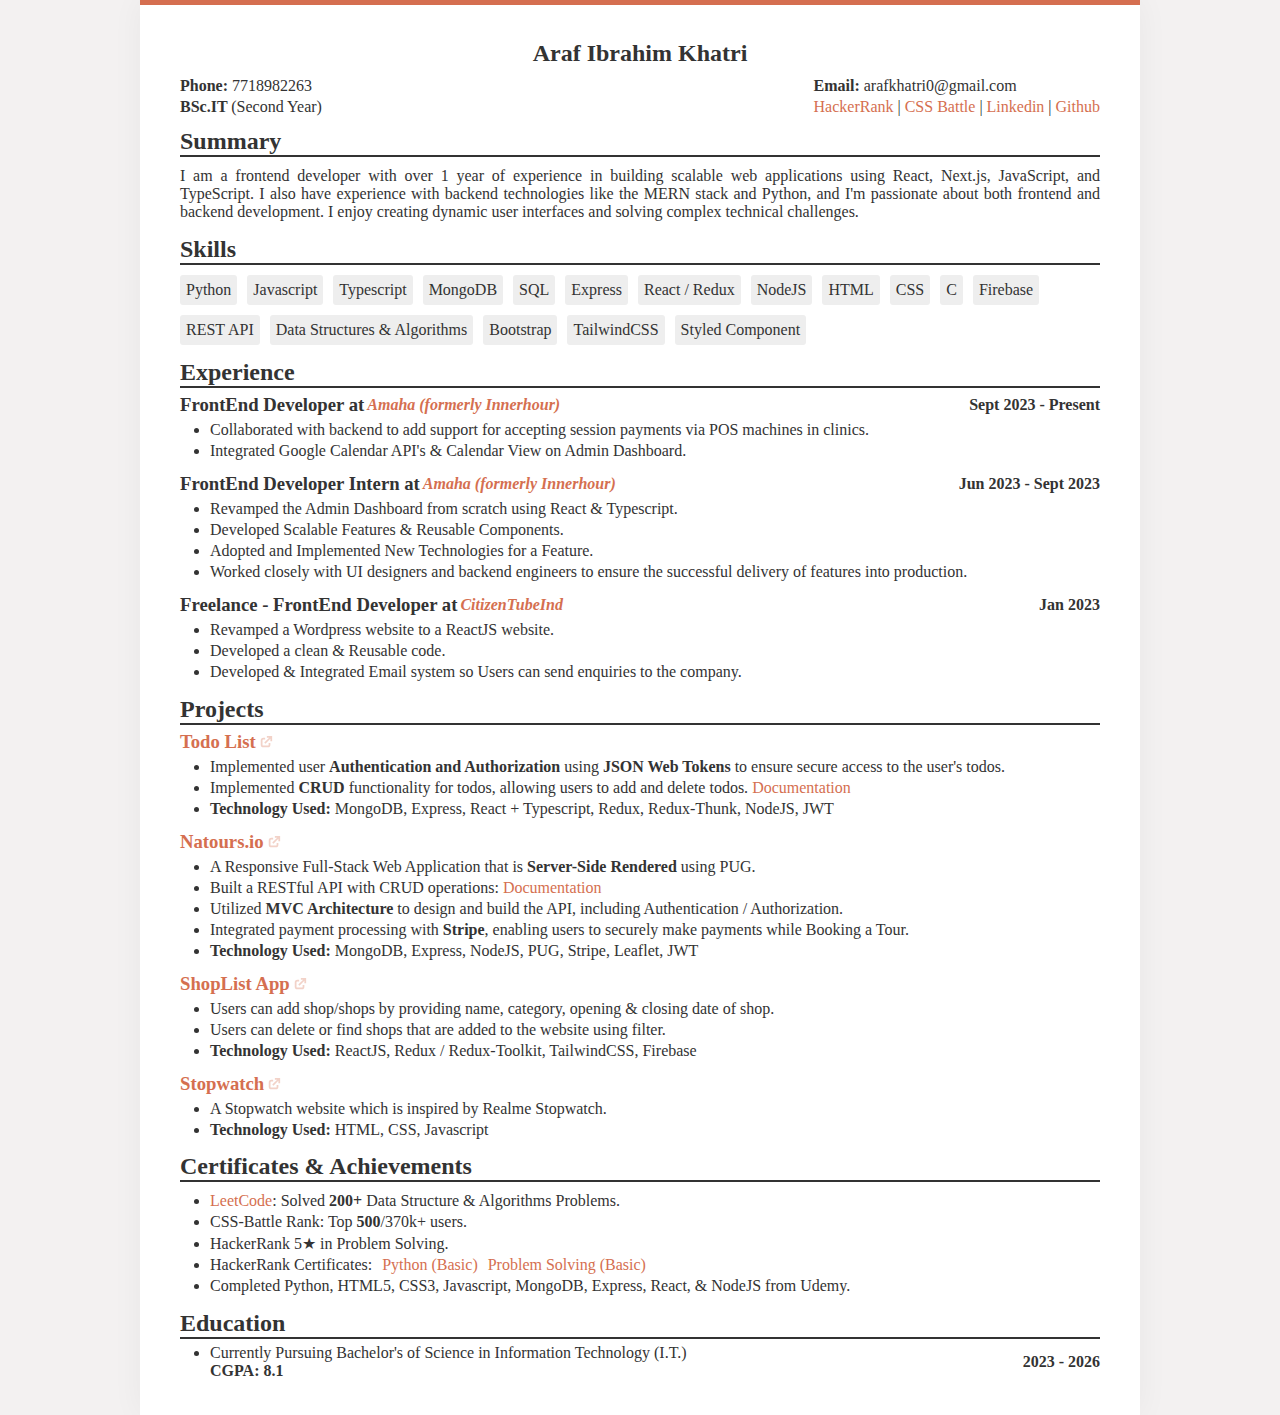
==== commit ad7dfeb7: "update resume" ====
--- a/index.html
+++ b/index.html
@@ -169,7 +169,6 @@
             ></a>
           </h3>
           <ul>
-            <li>Built a MERN stack Todo Project with Redux.</li>
             <li>
               Implemented user
               <span class="bold"> Authentication and Authorization </span>
@@ -286,27 +285,6 @@
             </li> -->
           </ul>
         </div>
-
-        <div class="project">
-          <h3 class="name">
-            <a
-              target="_blank"
-              href="https://onboard-clone-by-araf.netlify.app/"
-            >
-              <div class="flex center gap-3px">
-                <p>Onboard Clone</p>
-                <img class="svg" src="link.svg" />
-              </div>
-            </a>
-          </h3>
-          <ul>
-            <li>
-              A responsive & non-interactive Landing page of a website using
-              HTML & CSS.
-            </li>
-          </ul>
-        </div>
-      </div>
 
       <div class="certificates-achievements section">
         <h2>Certificates & Achievements</h2>
--- a/style.css
+++ b/style.css
@@ -48,13 +48,13 @@
 #paper {
   border-top: 5px solid var(--ResumeLinks);
   /* font-size: 16px; */
-  width: 995px;
+  width: 1000px;
   /* height: 100%; */
   /* height: 100vh; */
   /* aspect-ratio: 1/ 1.4142; */
   background: #fff;
   box-shadow: 0px 0px 30px rgba(0, 0, 0, 0.048);
-  padding: 45px 40px;
+  padding: 35px 40px;
   box-sizing: border-box;
   /* overflow-y: scroll; */
   /* overflow: hidden; */
@@ -89,7 +89,7 @@
 }
 
 .flex.main {
-  margin-top: 15px;
+  margin-top: 10px;
   justify-content: space-between;
 }
 
@@ -103,8 +103,11 @@
 }
 
 .section {
-  margin-top: 2rem;
+  margin-top: 1.45rem;
   width: 100%;
+}
+#summary {
+  margin-top: 1.2rem;
 }
 
 #skills .flex {
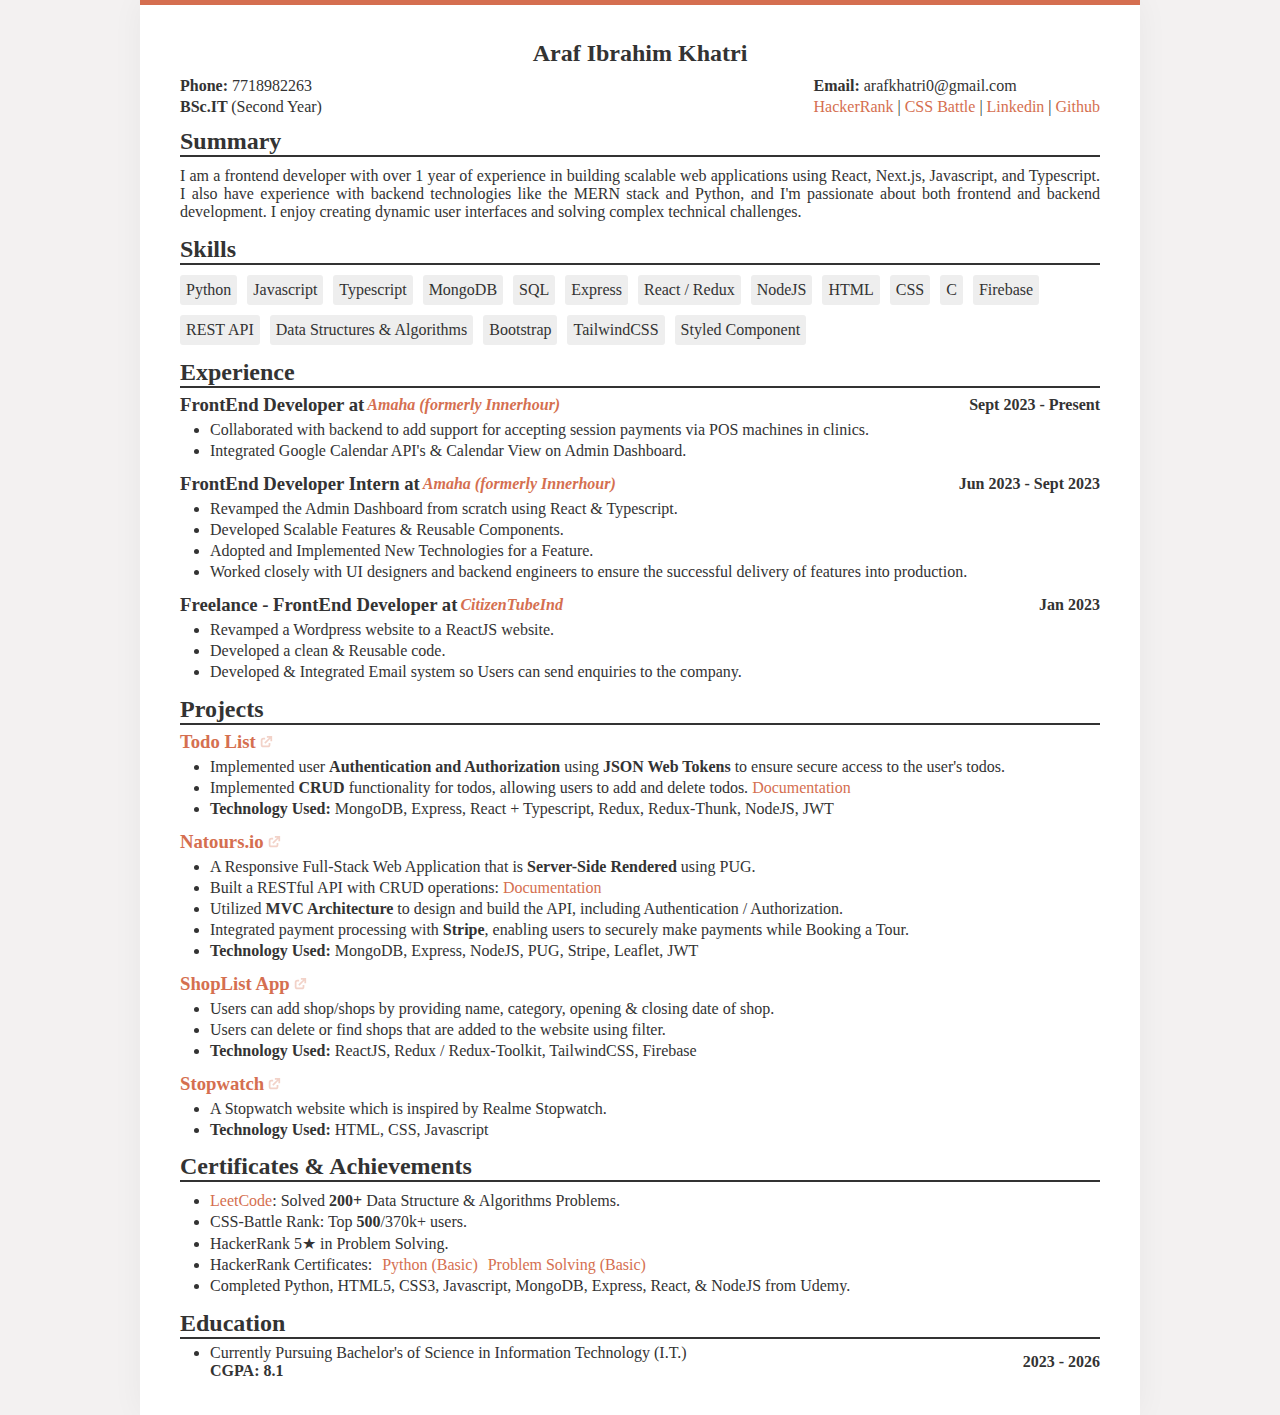
==== commit 0e9158a8: "text fix" ====
--- a/index.html
+++ b/index.html
@@ -46,8 +46,8 @@
         <div class="flex">
           <p class="summary-content">
             I am a frontend developer with over 1 year of experience in building
-            scalable web applications using React, Next.js, JavaScript, and
-            TypeScript. I also have experience with backend technologies like
+            scalable web applications using React, Next.js, Javascript, and
+            Typescript. I also have experience with backend technologies like
             the MERN stack and Python, and I'm passionate about both frontend
             and backend development. I enjoy creating dynamic user interfaces
             and solving complex technical challenges.
